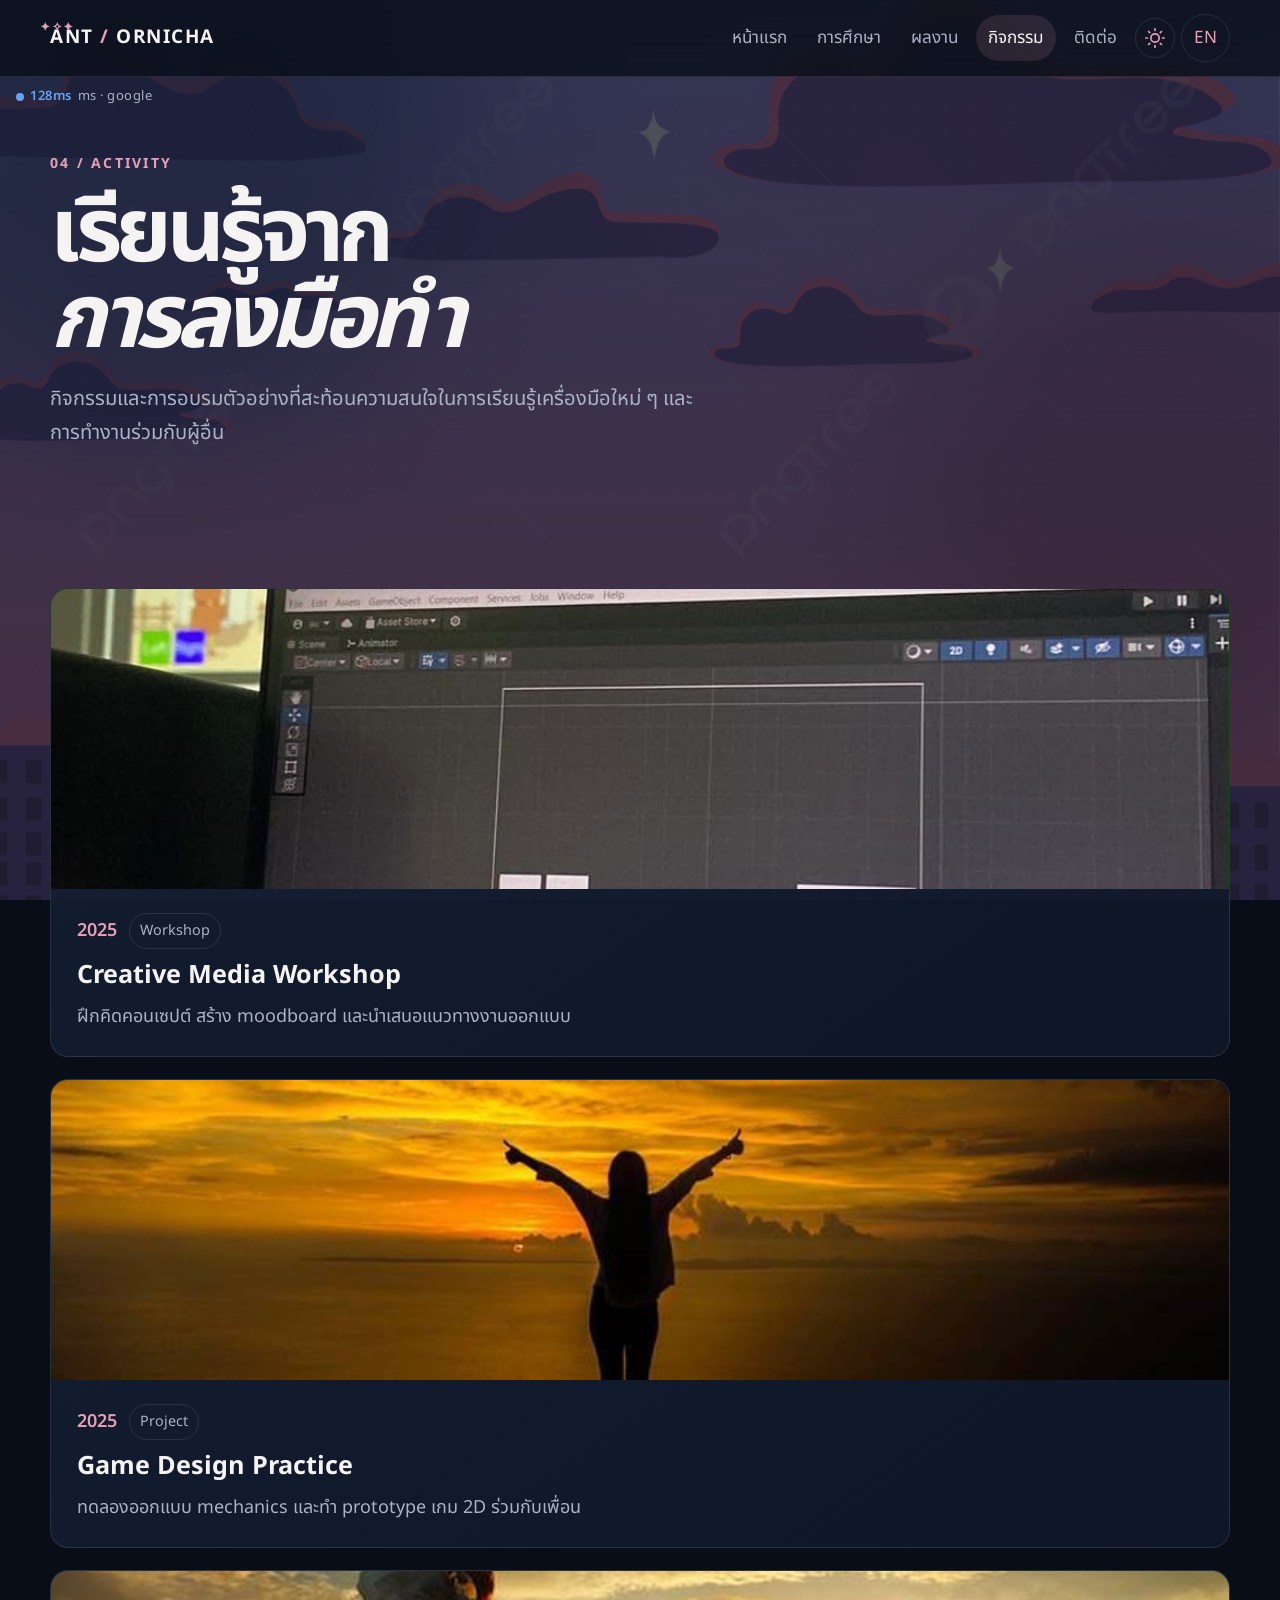
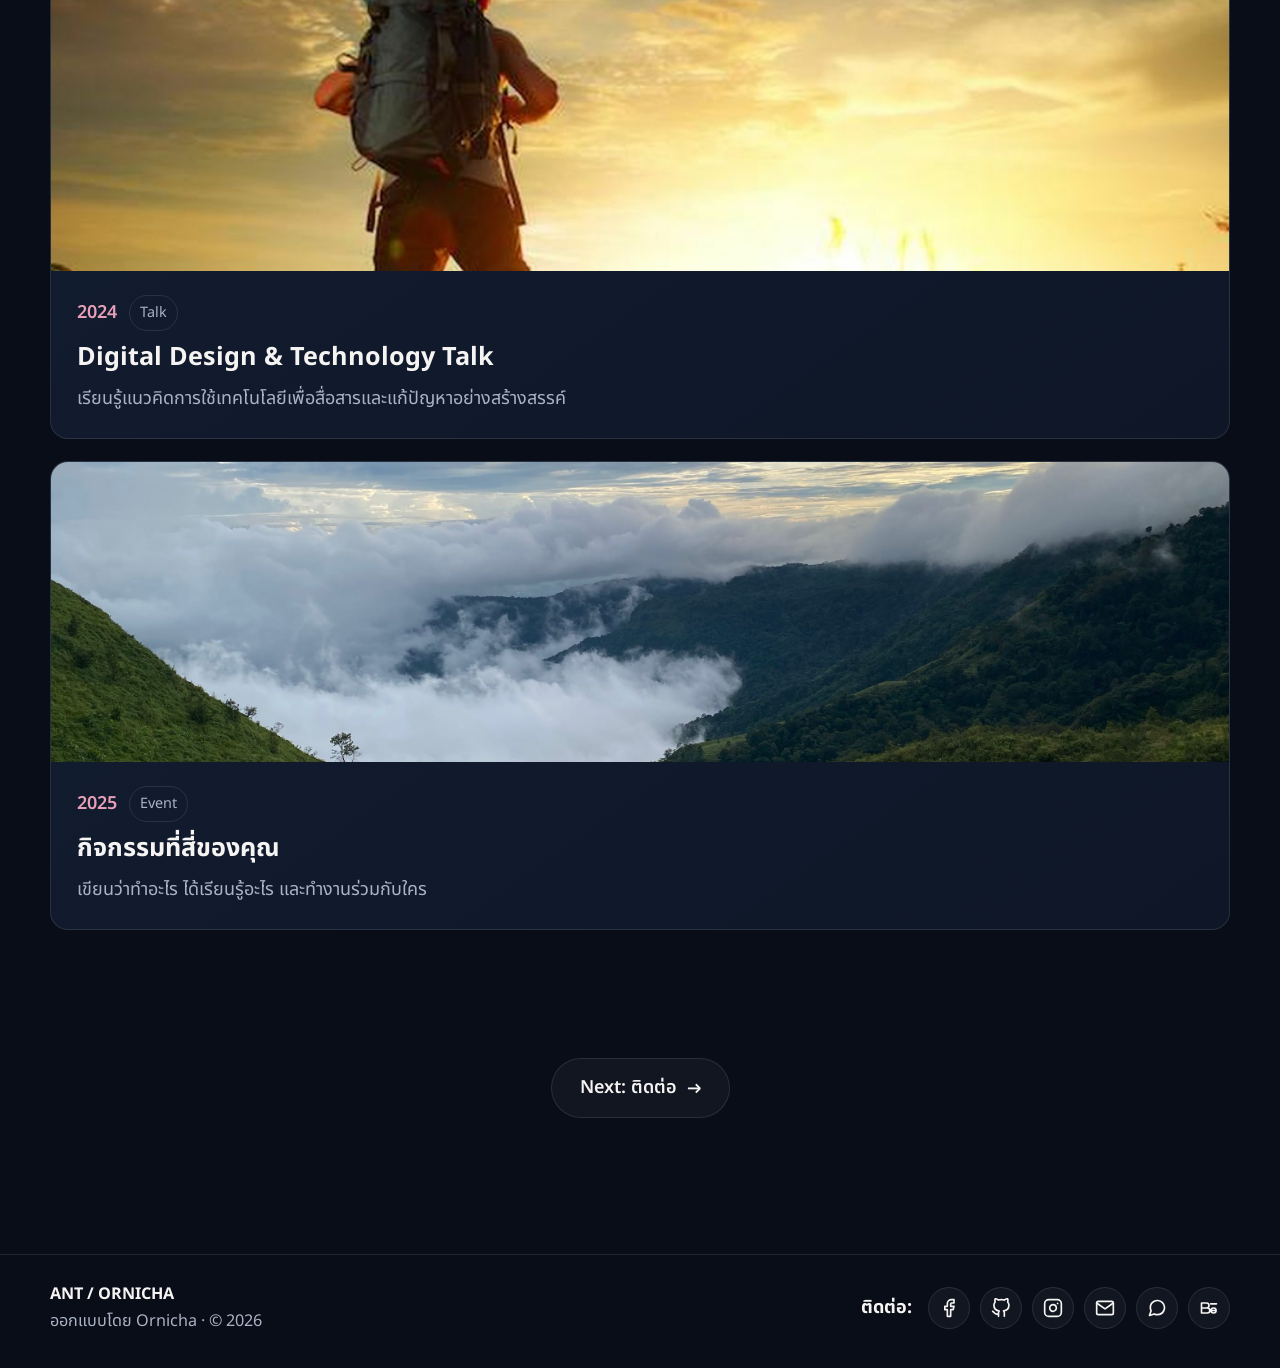
==== th/activity.html @ af1af610 "V1" ====
<!doctype html><html lang="th"><head><meta charset="utf-8"><meta name="viewport" content="width=device-width,initial-scale=1"><meta name="description" content="พอร์ตโฟลิโอของอรณิชา บุญกระโทก"><title>กิจกรรม · Ornicha Boonkratoke</title><script>try{document.documentElement.dataset.theme=localStorage.getItem('theme')||'dark'}catch(e){document.documentElement.dataset.theme='dark'}</script><link rel="stylesheet" href="../assets/styles.css"></head><body class="thai"><!-- BACKGROUND PICTURE: put assets/bg.png (or bg.jpg) and it stays fixed behind EVERY page. No file = animated gradient background. --><header class="site-header"><div class="container nav-wrap"><a class="brand" href="index.html"><span class="brand-sparkles">✦✧✦</span>ANT <span>/</span> ORNICHA</a><button class="menu-btn" data-menu aria-expanded="false" aria-label="Menu">☰</button><nav class="nav" data-nav><a class="" href="index.html">หน้าแรก</a><a class="" href="education.html">การศึกษา</a><a class="" href="portfolio.html">ผลงาน</a><a class="active" href="activity.html">กิจกรรม</a><a class="" href="contact.html">ติดต่อ</a><button class="theme-btn" data-theme-toggle type="button" aria-label="Toggle light / dark mode" title="Light / Dark"><svg class="i-sun" viewBox="0 0 24 24" width="20" height="20" fill="none" stroke="currentColor" stroke-width="2" stroke-linecap="round" stroke-linejoin="round"><circle cx="12" cy="12" r="5"/><line x1="12" y1="1" x2="12" y2="3"/><line x1="12" y1="21" x2="12" y2="23"/><line x1="4.22" y1="4.22" x2="5.64" y2="5.64"/><line x1="18.36" y1="18.36" x2="19.78" y2="19.78"/><line x1="1" y1="12" x2="3" y2="12"/><line x1="21" y1="12" x2="23" y2="12"/><line x1="4.22" y1="19.78" x2="5.64" y2="18.36"/><line x1="18.36" y1="5.64" x2="19.78" y2="4.22"/></svg><svg class="i-moon" viewBox="0 0 24 24" width="20" height="20" fill="none" stroke="currentColor" stroke-width="2" stroke-linecap="round" stroke-linejoin="round"><path d="M21 12.79A9 9 0 1 1 11.21 3 7 7 0 0 0 21 12.79z"/></svg></button><a class="language" href="../en/index.html">EN</a></nav></div></header>
<div id="ping-widget"><div id="ping-dot"></div><span id="ping-val">—</span><span id="ping-label">ms · google</span></div>
<main><section class="page-hero"><div class="container reveal"><div class="eyebrow">04 / Activity</div><h1>เรียนรู้จาก<br><em>การลงมือทำ</em></h1><p>กิจกรรมและการอบรมตัวอย่างที่สะท้อนความสนใจในการเรียนรู้เครื่องมือใหม่ ๆ และการทำงานร่วมกับผู้อื่น</p></div></section><section class="section"><div class="container"><div class="activity-list">
<!-- ACTIVITY 1: picture = assets/a1.png (or a1.jpg) | edit year, tag, title (h3) and description (p) below -->
<article class="activity-card reveal"><div class="activity-gallery"><img data-img="assets/a1" alt="Activity 1"></div><div class="activity-body"><div class="activity-meta"><time>2025</time><span class="tag">Workshop</span></div><h3>Creative Media Workshop</h3><p>ฝึกคิดคอนเซปต์ สร้าง moodboard และนำเสนอแนวทางงานออกแบบ</p></div></article>

<!-- ACTIVITY 2: picture = assets/a2.png (or a2.jpg) | edit year, tag, title (h3) and description (p) below -->
<article class="activity-card reveal"><div class="activity-gallery"><img data-img="assets/a2" alt="Activity 2"></div><div class="activity-body"><div class="activity-meta"><time>2025</time><span class="tag">Project</span></div><h3>Game Design Practice</h3><p>ทดลองออกแบบ mechanics และทำ prototype เกม 2D ร่วมกับเพื่อน</p></div></article>

<!-- ACTIVITY 3: picture = assets/a3.png (or a3.jpg) | edit year, tag, title (h3) and description (p) below -->
<article class="activity-card reveal"><div class="activity-gallery"><img data-img="assets/a3" alt="Activity 3"></div><div class="activity-body"><div class="activity-meta"><time>2024</time><span class="tag">Talk</span></div><h3>Digital Design &amp; Technology Talk</h3><p>เรียนรู้แนวคิดการใช้เทคโนโลยีเพื่อสื่อสารและแก้ปัญหาอย่างสร้างสรรค์</p></div></article>

<!-- ACTIVITY 4: picture = assets/a4.png (or a4.jpg) | edit year, tag, title (h3) and description (p) below -->
<article class="activity-card reveal"><div class="activity-gallery"><img data-img="assets/a4" alt="Activity 4"></div><div class="activity-body"><div class="activity-meta"><time>2025</time><span class="tag">Event</span></div><h3>กิจกรรมที่สี่ของคุณ</h3><p>เขียนว่าทำอะไร ได้เรียนรู้อะไร และทำงานร่วมกับใคร</p></div></article>
</div></div></section>
<div class="next-page-btn reveal"><a href="contact.html">Next: ติดต่อ &nbsp;→</a></div>
</main><!-- CONTACTS (footer on every page): icon links are set in assets/content.js under "socials" -->
<footer class="site-footer"><div class="container footer-inner"><div><strong>ANT / ORNICHA</strong><br><span>ออกแบบโดย Ornicha · © <span data-year>2026</span></span></div><div class="footer-social"><strong class="footer-label">ติดต่อ:</strong><a class="icon-btn sm" data-social="facebook" href="https://facebook.com/ant_ornicha" target="_blank" rel="noreferrer" aria-label="Facebook" title="Facebook"><svg viewBox="0 0 24 24" width="20" height="20" fill="none" stroke="currentColor" stroke-width="2" stroke-linecap="round" stroke-linejoin="round" aria-hidden="true"><path d="M18 2h-3a5 5 0 0 0-5 5v3H7v4h3v8h4v-8h3l1-4h-4V7a1 1 0 0 1 1-1h3z"/></svg></a><a class="icon-btn sm" data-social="github" href="https://github.com/antornicha" target="_blank" rel="noreferrer" aria-label="GitHub" title="GitHub"><svg viewBox="0 0 24 24" width="20" height="20" fill="none" stroke="currentColor" stroke-width="2" stroke-linecap="round" stroke-linejoin="round" aria-hidden="true"><path d="M9 19c-5 1.5-5-2.5-7-3m14 6v-3.87a3.37 3.37 0 0 0-.94-2.61c3.14-.35 6.44-1.54 6.44-7A5.44 5.44 0 0 0 20 4.77 5.07 5.07 0 0 0 19.91 1S18.73.65 16 2.48a13.38 13.38 0 0 0-7 0C6.27.65 5.09 1 5.09 1A5.07 5.07 0 0 0 5 4.77a5.44 5.44 0 0 0-1.5 3.78c0 5.42 3.3 6.61 6.44 7A3.37 3.37 0 0 0 9 18.13V22"/></svg></a><a class="icon-btn sm" data-social="instagram" href="https://instagram.com/antornicha" target="_blank" rel="noreferrer" aria-label="Instagram" title="Instagram"><svg viewBox="0 0 24 24" width="20" height="20" fill="none" stroke="currentColor" stroke-width="2" stroke-linecap="round" stroke-linejoin="round" aria-hidden="true"><rect x="2" y="2" width="20" height="20" rx="5" ry="5"/><path d="M16 11.37A4 4 0 1 1 12.63 8 4 4 0 0 1 16 11.37z"/><line x1="17.5" y1="6.5" x2="17.51" y2="6.5"/></svg></a><a class="icon-btn sm" data-social="email" href="mailto:antornicha@gmail.com" target="_blank" rel="noreferrer" aria-label="Email" title="Email"><svg viewBox="0 0 24 24" width="20" height="20" fill="none" stroke="currentColor" stroke-width="2" stroke-linecap="round" stroke-linejoin="round" aria-hidden="true"><path d="M4 4h16c1.1 0 2 .9 2 2v12c0 1.1-.9 2-2 2H4c-1.1 0-2-.9-2-2V6c0-1.1.9-2 2-2z"/><polyline points="22,6 12,13 2,6"/></svg></a><a class="icon-btn sm" data-social="line" href="https://line.me/ti/p/~antaugust2" target="_blank" rel="noreferrer" aria-label="LINE" title="LINE"><svg viewBox="0 0 24 24" width="20" height="20" fill="none" stroke="currentColor" stroke-width="2" stroke-linecap="round" stroke-linejoin="round" aria-hidden="true"><path d="M21 11.5a8.38 8.38 0 0 1-.9 3.8 8.5 8.5 0 0 1-7.6 4.7 8.38 8.38 0 0 1-3.8-.9L3 21l1.9-5.7a8.38 8.38 0 0 1-.9-3.8 8.5 8.5 0 0 1 4.7-7.6 8.38 8.38 0 0 1 3.8-.9h.5a8.48 8.48 0 0 1 8 8v.5z"/></svg></a><a class="icon-btn sm" data-social="behance" href="https://behance.net/antornicha" target="_blank" rel="noreferrer" aria-label="Behance" title="Behance"><svg viewBox="0 0 24 24" width="20" height="20" fill="none" stroke="currentColor" stroke-width="2" stroke-linecap="round" stroke-linejoin="round" aria-hidden="true"><path d="M3 6h6a3 3 0 0 1 0 6H3zM3 12h7a3 3 0 0 1 0 6H3zM3 6v12M14 7h7M14.5 15a3 3 0 0 0 6 0 3 3 0 1 0-6 0 3 3 0 0 0 6 0zm0 0h6"/></svg></a></div></div></footer><script src="../assets/content.js"></script><script src="../assets/site.js"></script><script src="../assets/ping.js"></script></body></html>
---- assets/styles.css ----
@import url('https://fonts.googleapis.com/css2?family=Noto+Sans+Thai:wght@400;500;600;700&family=Space+Grotesk:wght@400;500;600;700&display=swap');
:root{--bg:#080d18;--surface:#101829;--surface-2:#141f33;--ink:#f6f4f2;--muted:#aab3c5;--line:rgba(255,255,255,.1);--pink:#e8a0b8;--blue:#7da6e8;--max:1180px}*{box-sizing:border-box}html{scroll-behavior:smooth}body{margin:0;background:radial-gradient(circle at 75% 5%,rgba(74,104,172,.18),transparent 30%),var(--bg);color:var(--ink);font-family:'Space Grotesk','Noto Sans Thai',sans-serif;line-height:1.65}body.thai{font-family:'Noto Sans Thai','Space Grotesk',sans-serif}a{color:inherit;text-decoration:none}img{max-width:100%;display:block}.container{width:min(var(--max),calc(100% - 40px));margin:auto}.site-header{position:sticky;top:0;z-index:10;background:rgba(8,13,24,.78);backdrop-filter:blur(16px);border-bottom:1px solid var(--line)}.nav-wrap{min-height:76px;display:flex;align-items:center;justify-content:space-between;gap:24px}.brand{font-weight:700;letter-spacing:.08em;font-size:1.05rem}.brand span{color:var(--pink)}.nav{display:flex;align-items:center;gap:6px}.nav a{padding:9px 12px;border-radius:999px;color:var(--muted);font-size:.92rem}.nav a:hover,.nav a.active{background:rgba(232,160,184,.12);color:var(--ink)}.language{border:1px solid var(--line);color:var(--pink)!important}.menu-btn{display:none;background:none;border:1px solid var(--line);color:var(--ink);border-radius:8px;padding:8px 10px}.eyebrow{color:var(--pink);font-size:.78rem;letter-spacing:.16em;text-transform:uppercase;font-weight:700}.hero{padding:86px 0 70px}.hero-grid{display:grid;grid-template-columns:1.1fr .9fr;gap:70px;align-items:center}.hero h1{font-size:clamp(3rem,8vw,7rem);line-height:.98;letter-spacing:-.065em;margin:18px 0 24px;max-width:760px}.hero h1 em{color:var(--pink);font-style:normal}.lead{font-size:1.15rem;color:var(--muted);max-width:640px}.actions{display:flex;flex-wrap:wrap;gap:12px;margin-top:28px}.btn{display:inline-flex;align-items:center;gap:8px;padding:12px 18px;border:1px solid var(--line);border-radius:999px;font-weight:600}.btn-primary{background:var(--pink);color:#1a1220;border-color:var(--pink)}.btn:hover{transform:translateY(-2px)}.hero-art{min-height:460px;border-radius:28px;position:relative;overflow:hidden;background:linear-gradient(135deg,#182b50 0%,#0b101e 54%,#5d304b 100%);border:1px solid var(--line);box-shadow:0 30px 80px rgba(0,0,0,.3)}.hero-art:before{content:'';position:absolute;width:230px;height:230px;border:1px solid rgba(255,255,255,.35);border-radius:50%;top:45px;right:30px}.hero-art:after{content:'';position:absolute;width:520px;height:520px;border:1px solid rgba(232,160,184,.32);border-radius:50%;left:-230px;bottom:-290px}.hero-art .cover-label{position:absolute;right:28px;bottom:28px;font-size:clamp(2.5rem,6vw,5rem);font-weight:700;line-height:.9;text-align:right;letter-spacing:-.07em}.hero-art .cover-label span{display:block;color:var(--pink)}.profile-frame{position:absolute;width:210px;height:260px;left:38px;bottom:38px;border-radius:16px;overflow:hidden;border:1px solid rgba(255,255,255,.3);background:linear-gradient(150deg,#e8a0b8,#324e88)}.profile-frame img{width:100%;height:100%;object-fit:cover}.section{padding:80px 0}.section-head{display:flex;align-items:end;justify-content:space-between;gap:24px;margin-bottom:28px}.section h2{font-size:clamp(2rem,4vw,3.5rem);line-height:1.05;letter-spacing:-.05em;margin:10px 0}.section-intro{color:var(--muted);max-width:560px}.cards{display:grid;grid-template-columns:repeat(3,1fr);gap:16px}.card{background:linear-gradient(145deg,rgba(20,31,51,.92),rgba(16,24,41,.92));border:1px solid var(--line);border-radius:18px;padding:24px;min-height:200px}.card h3{margin:14px 0 8px}.card p{color:var(--muted);margin:0}.number{color:var(--pink);font-weight:700}.project-card{padding:0;overflow:hidden}.project-card img{height:190px;width:100%;object-fit:cover;background:#24365b}.project-card .card-body{padding:22px}.project-card a{color:var(--pink);font-size:.9rem}.timeline{border-top:1px solid var(--line)}.timeline-item{display:grid;grid-template-columns:140px 1fr auto;gap:28px;padding:26px 0;border-bottom:1px solid var(--line);align-items:start}.timeline-item time{color:var(--pink);font-weight:600}.timeline-item h3{margin:0 0 5px}.timeline-item p{color:var(--muted);margin:0}.tag{border:1px solid var(--line);border-radius:999px;padding:5px 10px;color:var(--muted);font-size:.8rem}.page-hero{padding:75px 0 38px}.page-hero h1{font-size:clamp(3rem,7vw,6rem);line-height:.96;letter-spacing:-.06em;margin:16px 0}.page-hero p{color:var(--muted);max-width:650px;font-size:1.12rem}.profile-layout{display:grid;grid-template-columns:280px 1fr;gap:48px;align-items:start}.portrait{aspect-ratio:1/1.18;border-radius:20px;object-fit:cover;background:linear-gradient(135deg,#e8a0b8,#20365f);border:1px solid var(--line)}.facts{display:grid;grid-template-columns:repeat(2,1fr);gap:14px;margin-top:26px}.fact{padding:16px;border-left:2px solid var(--pink);background:rgba(255,255,255,.035)}.fact small{display:block;color:var(--muted);font-size:.75rem;text-transform:uppercase;letter-spacing:.08em}.contact-grid{display:grid;grid-template-columns:.85fr 1.15fr;gap:26px}.contact-list{display:grid;gap:12px}.contact-link{padding:18px;border:1px solid var(--line);border-radius:14px;background:rgba(255,255,255,.03);display:flex;justify-content:space-between}.contact-link span{color:var(--muted)}.form-card{padding:28px;border-radius:18px;border:1px solid var(--line);background:var(--surface)}.form-group{margin-bottom:16px}.form-label{display:block;margin-bottom:7px;font-size:.9rem;color:var(--muted)}.form-input,.form-textarea{width:100%;border:1px solid var(--line);border-radius:10px;background:#0a111f;color:var(--ink);padding:12px 14px;font:inherit}.form-textarea{min-height:150px;resize:vertical}.video{margin-top:34px}.video iframe{width:100%;aspect-ratio:16/9;border:0;border-radius:16px}.site-footer{margin-top:80px;border-top:1px solid var(--line);padding:26px 0 34px}.footer-inner{display:flex;justify-content:space-between;align-items:center;gap:20px;color:var(--muted);font-size:.9rem}.footer-inner strong{color:var(--ink)}.footer-social{display:flex;gap:14px}.footer-social a:hover{color:var(--pink)}.reveal{opacity:0;transform:translateY(16px);transition:opacity .6s ease,transform .6s ease}.reveal.is-visible{opacity:1;transform:none}.muted{color:var(--muted)}.quote{border-left:2px solid var(--pink);padding-left:18px;font-size:1.25rem}.hide{display:none}@media(max-width:850px){.hero-grid,.contact-grid,.profile-layout{grid-template-columns:1fr}.hero-art{min-height:360px}.cards{grid-template-columns:1fr 1fr}.timeline-item{grid-template-columns:100px 1fr}.timeline-item .tag{grid-column:2}.nav{display:none;position:absolute;left:20px;right:20px;top:70px;padding:12px;background:var(--surface);border:1px solid var(--line);border-radius:14px;flex-direction:column;align-items:stretch}.nav.is-open{display:flex}.nav a{text-align:center}.menu-btn{display:block}}@media(max-width:560px){.container{width:min(var(--max),calc(100% - 28px))}.hero{padding-top:52px}.cards,.facts{grid-template-columns:1fr}.section{padding:56px 0}.footer-inner{align-items:flex-start;flex-direction:column}.timeline-item{grid-template-columns:1fr;gap:8px}.timeline-item .tag{grid-column:auto;justify-self:start}}
@media(prefers-reduced-motion:reduce){html{scroll-behavior:auto}.reveal{opacity:1;transform:none;transition:none}.btn{transition:none}}

/* v2 tweaks */
.hero{position:relative;padding:110px 0 100px;min-height:calc(100vh - 77px);display:flex;align-items:center}
.hero>.container{position:relative;z-index:1}
.hero.has-cover{background:linear-gradient(90deg,rgba(8,13,24,.88) 0%,rgba(8,13,24,.55) 55%,rgba(8,13,24,.35) 100%),var(--cover) center/cover no-repeat}
.hero-art{min-height:600px}
.profile-frame{width:315px;height:390px}
.profile-frame img{object-fit:cover}
.profile-layout{grid-template-columns:400px 1fr}
.project-card img{height:270px}
.card.project-card{min-height:0}
.timeline-item h3 a{border-bottom:1px solid var(--pink)}
.timeline-item h3 a:hover{color:var(--pink)}
@media(max-width:850px){.hero-art{min-height:480px}.profile-layout{grid-template-columns:1fr}.profile-frame{width:240px;height:300px}}

/* v3: bigger type, themes, fixed background, icons, activity */
html{font-size:112.5%;background:var(--bg)}
body{background:transparent}
:root{--ov:8,13,24;color-scheme:dark}
[data-theme=light]{--bg:#f6f3f1;--surface:#ffffff;--surface-2:#efe9e6;--ink:#1a2036;--muted:#566079;--line:rgba(20,30,60,.14);--pink:#c24f7c;--blue:#3a64b8;--ov:246,243,241;color-scheme:light}
[data-theme=light] .site-header{background:rgba(246,243,241,.8)}
[data-theme=light] .card{background:linear-gradient(145deg,rgba(255,255,255,.92),rgba(250,245,243,.92))}
[data-theme=light] .form-input,[data-theme=light] .form-textarea{background:#fff}
[data-theme=light] .fact,[data-theme=light] .contact-link,[data-theme=light] .contact-profile{background:rgba(255,255,255,.65)}
[data-theme=light] .hero-art{background:linear-gradient(135deg,#cfdcf5,#f4eef0 54%,#f0c6d6)}
[data-theme=light] .hero-art:before{border-color:rgba(20,30,60,.25)}
[data-theme=light] .btn-primary,[data-theme=light] .project-card a.view-btn:hover{color:#fff}
.hero.has-cover{background:linear-gradient(90deg,rgba(var(--ov),.88) 0%,rgba(var(--ov),.55) 55%,rgba(var(--ov),.35) 100%),var(--cover) center/cover no-repeat}
.lead{font-size:1.2rem}
.nav a{font-size:.95rem}

/* fixed, never-moving background */
.bg-fixed{position:fixed;inset:0;z-index:-1;overflow:hidden;pointer-events:none;background:var(--bg)}
.bg-img{position:absolute;inset:0;background:center/cover no-repeat;opacity:0;transition:opacity .6s}
.bg-fixed.has-img .bg-img{opacity:1}
.bg-fixed.has-img:after{content:'';position:absolute;inset:0;background:rgba(var(--ov),.72)}
.blob{position:absolute;border-radius:50%;filter:blur(80px);opacity:.5;transform:translate(var(--px,0),var(--py,0));transition:transform .6s ease-out}
.b1{width:48vmax;height:48vmax;left:-12vmax;top:-14vmax;background:#2e4a88;animation:drift1 26s ease-in-out infinite alternate}
.b2{width:40vmax;height:40vmax;right:-10vmax;top:25vh;background:#9b3f6c;opacity:.35;animation:drift2 32s ease-in-out infinite alternate}
.b3{width:34vmax;height:34vmax;left:25vw;bottom:-18vmax;background:#3b6fb5;opacity:.35;animation:drift3 29s ease-in-out infinite alternate}
[data-theme=light] .b1{background:#a9c0ee}[data-theme=light] .b2{background:#f2b3cb;opacity:.55}[data-theme=light] .b3{background:#b7d0f2;opacity:.55}
.bg-grid{position:absolute;inset:0;background-image:radial-gradient(rgba(255,255,255,.14) 1px,transparent 1.2px);background-size:30px 30px;-webkit-mask-image:radial-gradient(ellipse at 50% 40%,#000 20%,transparent 75%);mask-image:radial-gradient(ellipse at 50% 40%,#000 20%,transparent 75%)}
[data-theme=light] .bg-grid{background-image:radial-gradient(rgba(20,30,60,.16) 1px,transparent 1.2px)}
.bg-spot{position:absolute;inset:0;background:radial-gradient(420px circle at var(--mx,70%) var(--my,20%),rgba(232,160,184,.14),transparent 70%)}
@keyframes drift1{to{transform:translate(8vw,10vh) scale(1.15)}}
@keyframes drift2{to{transform:translate(-9vw,-8vh) scale(1.1)}}
@keyframes drift3{to{transform:translate(7vw,-12vh) scale(1.2)}}
@media(prefers-reduced-motion:reduce){.blob{animation:none}}

/* theme button */
.theme-btn{width:40px;height:40px;border-radius:50%;border:1px solid var(--line);background:transparent;color:var(--pink);display:grid;place-items:center;cursor:pointer;align-self:center}
.theme-btn:hover{background:rgba(232,160,184,.15)}
.theme-btn .i-moon{display:none}
[data-theme=light] .theme-btn .i-sun{display:none}
[data-theme=light] .theme-btn .i-moon{display:block}

/* icon buttons */
.social-row{display:flex;flex-wrap:wrap;gap:12px;margin-top:26px}
.icon-btn{width:50px;height:50px;border-radius:50%;border:1px solid var(--line);display:grid;place-items:center;color:var(--ink);background:rgba(255,255,255,.04);transition:transform .2s,background .2s,color .2s}
.icon-btn:hover{transform:translateY(-3px);background:var(--pink);color:#1a1220;border-color:var(--pink)}
.icon-btn svg{width:23px;height:23px}

/* view button on portfolio */
.project-card a.view-btn{display:inline-flex;align-items:center;gap:6px;margin-top:16px;padding:10px 18px;border:1px solid var(--pink);border-radius:999px;color:var(--pink);font-weight:600;font-size:.95rem}
.project-card a.view-btn:hover{background:var(--pink);color:#1a1220}

/* pictures fit their boxes */
.hero-art{min-height:600px}
.cover-label{top:34px!important;left:38px!important;right:auto!important;bottom:auto!important;text-align:left!important}
.profile-frame{width:min(360px,calc(100% - 76px));height:auto;aspect-ratio:1/1;left:auto;right:38px;bottom:38px}
.profile-frame img{width:100%;height:100%;object-fit:contain}
.portrait{aspect-ratio:1/1;width:100%}
.project-card img{height:280px}
@media(max-width:850px){.hero-art{min-height:560px}.profile-frame{width:min(300px,calc(100% - 60px));height:auto;right:30px;bottom:30px}.cover-label{font-size:2.6rem!important}}

/* contact */
.contact-profile{display:flex;align-items:center;gap:18px;padding:18px;border:1px solid var(--line);border-radius:14px;background:rgba(255,255,255,.03)}
.contact-profile img{width:84px;height:84px;border-radius:50%;object-fit:cover;border:2px solid var(--pink)}
.contact-link{align-items:center;gap:14px}
.contact-link span.ci{width:42px;height:42px;border-radius:12px;background:rgba(232,160,184,.14);color:var(--pink);display:grid;place-items:center;flex:none}
.contact-link span.lbl{margin-right:auto}

/* activity */
.activity-list{display:grid;gap:22px}
.activity-card{border:1px solid var(--line);border-radius:18px;overflow:hidden;background:linear-gradient(145deg,rgba(20,31,51,.9),rgba(16,24,41,.9))}
[data-theme=light] .activity-card{background:rgba(255,255,255,.85)}
.activity-gallery{display:grid;grid-template-columns:repeat(auto-fit,minmax(240px,1fr));gap:4px}
.activity-gallery:empty{display:none}
.activity-gallery img{width:100%;height:300px;object-fit:cover}
.activity-body{padding:24px 26px}
.activity-meta{display:flex;align-items:center;gap:12px;margin-bottom:6px}
.activity-meta time{color:var(--pink);font-weight:600}
.activity-body h3{margin:0 0 6px;font-size:1.4rem}
.activity-body p{margin:0;color:var(--muted)}

/* v4 footer contacts */
.footer-social{align-items:center;flex-wrap:wrap;gap:10px}
.footer-label{color:var(--ink);margin-right:6px;font-size:1rem}
.icon-btn.sm{width:42px;height:42px}
.icon-btn.sm svg{width:20px;height:20px}

/* ── Next-page button ─────────────────────────────────────────────── */
.next-page-btn{display:flex;justify-content:center;padding:48px 0 56px;opacity:0;transform:translateY(12px);transition:opacity .5s ease,transform .5s ease}.next-page-btn.is-visible{opacity:1;transform:none}.next-page-btn a{display:inline-flex;align-items:center;gap:10px;padding:14px 28px;border:1px solid var(--line);border-radius:999px;font-weight:600;font-size:1rem;color:var(--ink);background:rgba(255,255,255,.04);transition:background .2s,transform .2s,border-color .2s}.next-page-btn a:hover{background:rgba(232,160,184,.12);border-color:var(--pink);transform:translateY(-2px)}

/* ── Ping widget ──────────────────────────────────────────────────── */
#ping-widget{position:fixed;top:86px;left:16px;z-index:20;display:flex;align-items:center;gap:6px;font-size:.72rem;font-weight:600;letter-spacing:.04em;pointer-events:none;user-select:none}
#ping-dot{width:8px;height:8px;border-radius:50%;background:var(--ping-color,#aab3c5);box-shadow:0 0 0 0 var(--ping-color,#aab3c5);animation:ping-pulse 1.6s ease-out infinite}
@keyframes ping-pulse{0%{box-shadow:0 0 0 0 var(--ping-color,#aab3c5)}70%{box-shadow:0 0 0 7px rgba(0,0,0,0)}100%{box-shadow:0 0 0 0 rgba(0,0,0,0)}}
#ping-val{color:var(--ping-color,#aab3c5);transition:color .4s}
#ping-label{color:var(--muted);font-weight:400}

/* ── Brand sparkles ───────────────────────────────────────────────── */
.brand{position:relative}.brand-sparkles{pointer-events:none;position:absolute;top:-4px;left:-10px;display:flex;gap:2px;font-size:.65rem;animation:sparkle-drift 3s ease-in-out infinite alternate}
@keyframes sparkle-drift{0%{transform:translateY(0) scale(1);opacity:.7}100%{transform:translateY(-3px) scale(1.1);opacity:1}}

/* ── Education detail cards ───────────────────────────────────────── */
.edu-detail{margin-top:10px;display:grid;gap:8px}.edu-badge{display:inline-flex;align-items:center;gap:6px;font-size:.8rem;color:var(--muted);background:rgba(255,255,255,.05);border:1px solid var(--line);border-radius:8px;padding:5px 10px}.edu-map{margin-top:12px;border-radius:12px;overflow:hidden;border:1px solid var(--line);height:160px;width:100%;max-width:400px}.edu-map iframe{width:100%;height:100%;border:0}
/* Remove the colored placeholder behind the profile picture */
.profile-frame {
    background: transparent !important;
    border: none !important;
}
/* chtgpt did this part */
/* Make the profile picture bigger and round its corners */
/* Make the profile picture 10% smaller */
/* Profile picture: approximately 15% smaller */

/* Hero section */
/* Hero section */
/* Hero section */
.hero-art {
    min-height: 680px !important;
}

/* Profile picture with a subtle professional border */
.profile-frame {
    width: min(359px, calc(85.5% - 41px)) !important;
    height: auto !important;
    aspect-ratio: 4 / 5;
    box-sizing: border-box;

    left: auto !important;
    right: 24px !important;
    bottom: 24px !important;

    /* Thin, muted pink outline */
    border: 1px solid #e8b9ca !important;
    border-radius: 24px !important;
    overflow: hidden !important;

    background: transparent !important;

    /* No glow for a cleaner look */
    box-shadow: none !important;
}

/* Profile image */
.profile-frame img {
    display: block;
    width: 100%;
    height: 100%;
    object-fit: cover;
    border-radius: 23px !important;
}

/* Mobile screens */
@media (max-width: 850px) {
    .hero-art {
        min-height: 600px !important;
    }

    .profile-frame {
        width: min(291px, calc(85.5% - 34px)) !important;
        right: 20px !important;
        bottom: 20px !important;
    }
}
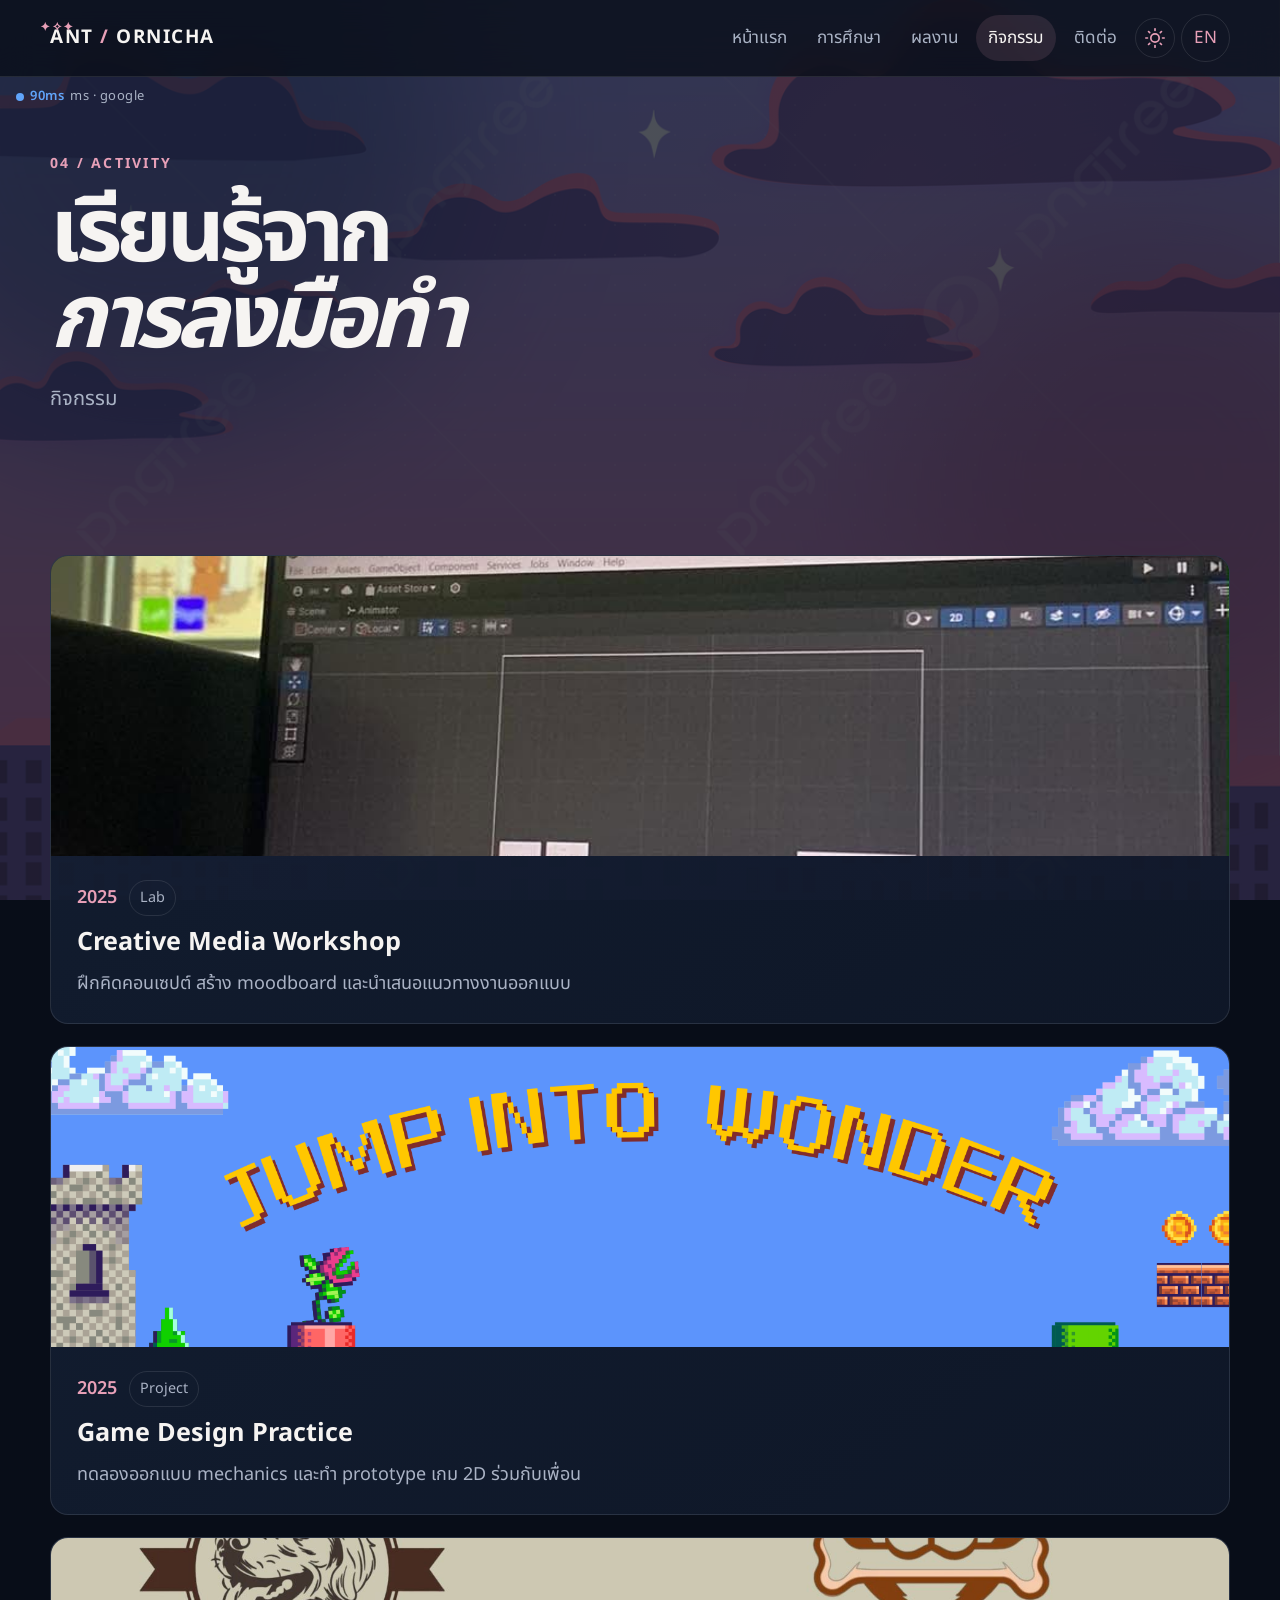
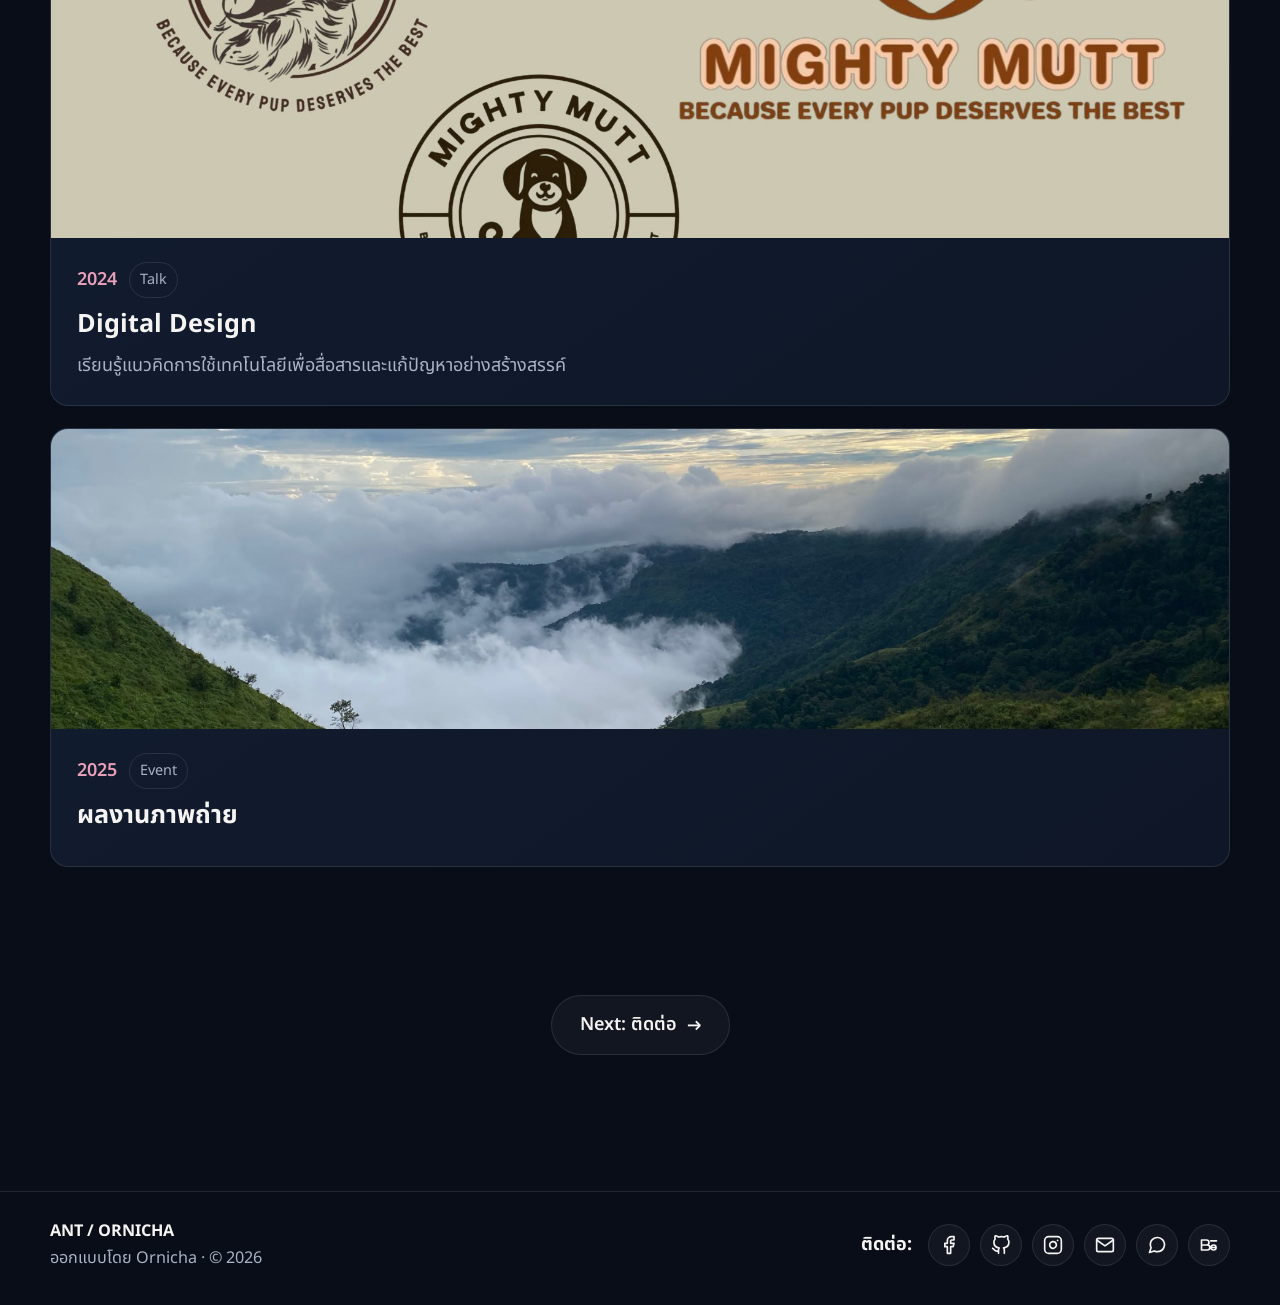
==== commit 5f51e86f: "33" ====
--- a/th/activity.html
+++ b/th/activity.html
@@ -1,17 +1,17 @@
 <!doctype html><html lang="th"><head><meta charset="utf-8"><meta name="viewport" content="width=device-width,initial-scale=1"><meta name="description" content="พอร์ตโฟลิโอของอรณิชา บุญกระโทก"><title>กิจกรรม · Ornicha Boonkratoke</title><script>try{document.documentElement.dataset.theme=localStorage.getItem('theme')||'dark'}catch(e){document.documentElement.dataset.theme='dark'}</script><link rel="stylesheet" href="../assets/styles.css"></head><body class="thai"><!-- BACKGROUND PICTURE: put assets/bg.png (or bg.jpg) and it stays fixed behind EVERY page. No file = animated gradient background. --><header class="site-header"><div class="container nav-wrap"><a class="brand" href="index.html"><span class="brand-sparkles">✦✧✦</span>ANT <span>/</span> ORNICHA</a><button class="menu-btn" data-menu aria-expanded="false" aria-label="Menu">☰</button><nav class="nav" data-nav><a class="" href="index.html">หน้าแรก</a><a class="" href="education.html">การศึกษา</a><a class="" href="portfolio.html">ผลงาน</a><a class="active" href="activity.html">กิจกรรม</a><a class="" href="contact.html">ติดต่อ</a><button class="theme-btn" data-theme-toggle type="button" aria-label="Toggle light / dark mode" title="Light / Dark"><svg class="i-sun" viewBox="0 0 24 24" width="20" height="20" fill="none" stroke="currentColor" stroke-width="2" stroke-linecap="round" stroke-linejoin="round"><circle cx="12" cy="12" r="5"/><line x1="12" y1="1" x2="12" y2="3"/><line x1="12" y1="21" x2="12" y2="23"/><line x1="4.22" y1="4.22" x2="5.64" y2="5.64"/><line x1="18.36" y1="18.36" x2="19.78" y2="19.78"/><line x1="1" y1="12" x2="3" y2="12"/><line x1="21" y1="12" x2="23" y2="12"/><line x1="4.22" y1="19.78" x2="5.64" y2="18.36"/><line x1="18.36" y1="5.64" x2="19.78" y2="4.22"/></svg><svg class="i-moon" viewBox="0 0 24 24" width="20" height="20" fill="none" stroke="currentColor" stroke-width="2" stroke-linecap="round" stroke-linejoin="round"><path d="M21 12.79A9 9 0 1 1 11.21 3 7 7 0 0 0 21 12.79z"/></svg></button><a class="language" href="../en/index.html">EN</a></nav></div></header>
 <div id="ping-widget"><div id="ping-dot"></div><span id="ping-val">—</span><span id="ping-label">ms · google</span></div>
-<main><section class="page-hero"><div class="container reveal"><div class="eyebrow">04 / Activity</div><h1>เรียนรู้จาก<br><em>การลงมือทำ</em></h1><p>กิจกรรมและการอบรมตัวอย่างที่สะท้อนความสนใจในการเรียนรู้เครื่องมือใหม่ ๆ และการทำงานร่วมกับผู้อื่น</p></div></section><section class="section"><div class="container"><div class="activity-list">
+<main><section class="page-hero"><div class="container reveal"><div class="eyebrow">04 / Activity</div><h1>เรียนรู้จาก<br><em>การลงมือทำ</em></h1><p>กิจกรรม</p></div></section><section class="section"><div class="container"><div class="activity-list">
 <!-- ACTIVITY 1: picture = assets/a1.png (or a1.jpg) | edit year, tag, title (h3) and description (p) below -->
-<article class="activity-card reveal"><div class="activity-gallery"><img data-img="assets/a1" alt="Activity 1"></div><div class="activity-body"><div class="activity-meta"><time>2025</time><span class="tag">Workshop</span></div><h3>Creative Media Workshop</h3><p>ฝึกคิดคอนเซปต์ สร้าง moodboard และนำเสนอแนวทางงานออกแบบ</p></div></article>
+<article class="activity-card reveal"><div class="activity-gallery"><img data-img="assets/a1" alt="Activity 1"></div><div class="activity-body"><div class="activity-meta"><time>2025</time><span class="tag">Lab</span></div><h3>Creative Media Workshop</h3><p>ฝึกคิดคอนเซปต์ สร้าง moodboard และนำเสนอแนวทางงานออกแบบ</p></div></article>
 
 <!-- ACTIVITY 2: picture = assets/a2.png (or a2.jpg) | edit year, tag, title (h3) and description (p) below -->
 <article class="activity-card reveal"><div class="activity-gallery"><img data-img="assets/a2" alt="Activity 2"></div><div class="activity-body"><div class="activity-meta"><time>2025</time><span class="tag">Project</span></div><h3>Game Design Practice</h3><p>ทดลองออกแบบ mechanics และทำ prototype เกม 2D ร่วมกับเพื่อน</p></div></article>
 
 <!-- ACTIVITY 3: picture = assets/a3.png (or a3.jpg) | edit year, tag, title (h3) and description (p) below -->
-<article class="activity-card reveal"><div class="activity-gallery"><img data-img="assets/a3" alt="Activity 3"></div><div class="activity-body"><div class="activity-meta"><time>2024</time><span class="tag">Talk</span></div><h3>Digital Design &amp; Technology Talk</h3><p>เรียนรู้แนวคิดการใช้เทคโนโลยีเพื่อสื่อสารและแก้ปัญหาอย่างสร้างสรรค์</p></div></article>
+<article class="activity-card reveal"><div class="activity-gallery"><img data-img="assets/a3" alt="Activity 3"></div><div class="activity-body"><div class="activity-meta"><time>2024</time><span class="tag">Talk</span></div><h3>Digital Design </h3><p>เรียนรู้แนวคิดการใช้เทคโนโลยีเพื่อสื่อสารและแก้ปัญหาอย่างสร้างสรรค์</p></div></article>
 
 <!-- ACTIVITY 4: picture = assets/a4.png (or a4.jpg) | edit year, tag, title (h3) and description (p) below -->
-<article class="activity-card reveal"><div class="activity-gallery"><img data-img="assets/a4" alt="Activity 4"></div><div class="activity-body"><div class="activity-meta"><time>2025</time><span class="tag">Event</span></div><h3>กิจกรรมที่สี่ของคุณ</h3><p>เขียนว่าทำอะไร ได้เรียนรู้อะไร และทำงานร่วมกับใคร</p></div></article>
+<article class="activity-card reveal"><div class="activity-gallery"><img data-img="assets/a4" alt="Activity 4"></div><div class="activity-body"><div class="activity-meta"><time>2025</time><span class="tag">Event</span></div><h3>ผลงานภาพถ่าย</h3><p></p></div></article>
 </div></div></section>
 <div class="next-page-btn reveal"><a href="contact.html">Next: ติดต่อ &nbsp;→</a></div>
 </main><!-- CONTACTS (footer on every page): icon links are set in assets/content.js under "socials" -->
